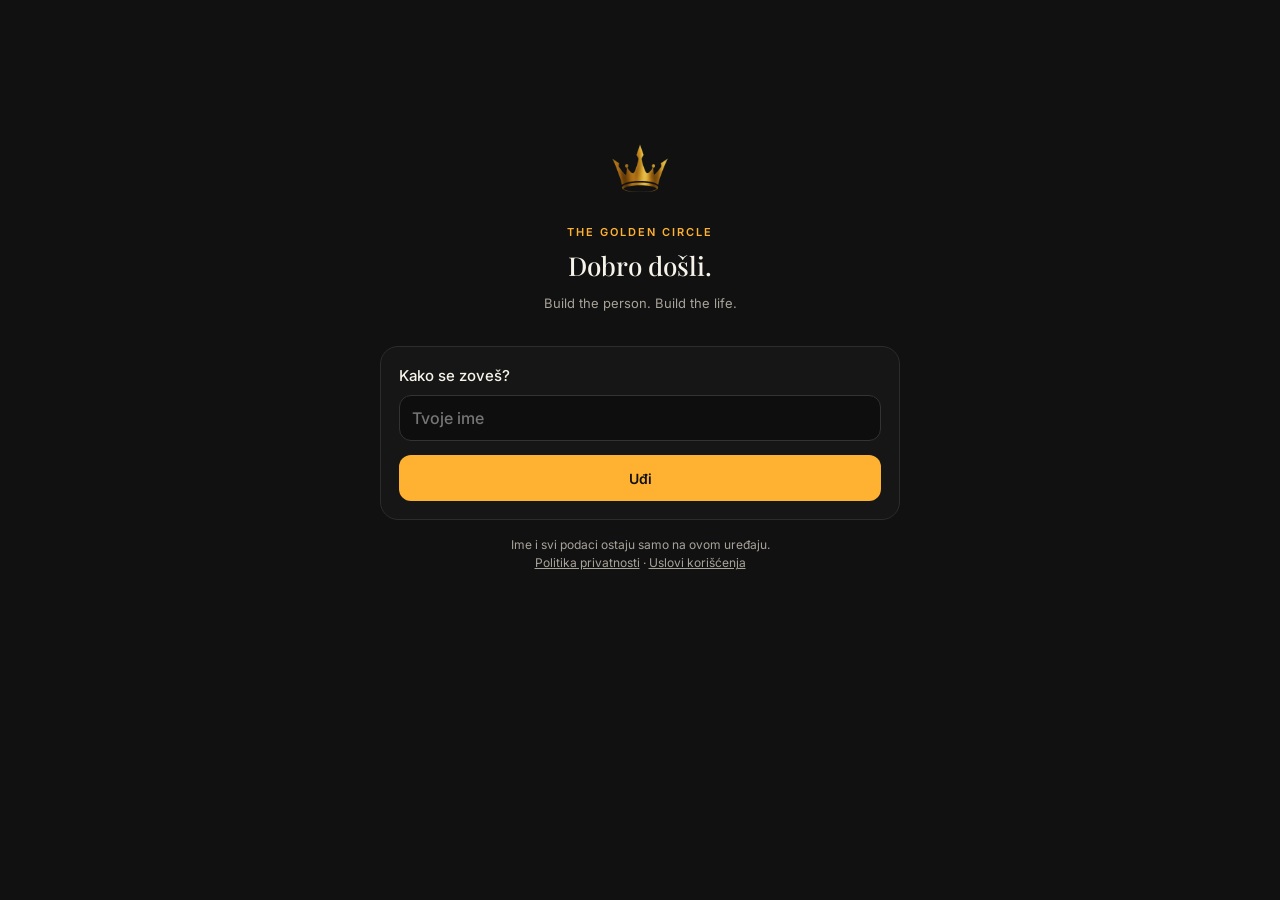
==== index.html @ 7726f354 "Verzija u linkovima za app.js i styles.css, da telefon ne koristi staru kopiju Co-Authored-By: Claud" ====
<!DOCTYPE html>
<html lang="sr" data-theme="dark">
<head>
<meta charset="utf-8">
<meta name="viewport" content="width=device-width, initial-scale=1, viewport-fit=cover">
<meta name="theme-color" content="#111111">
<meta name="apple-mobile-web-app-capable" content="yes">
<meta name="apple-mobile-web-app-status-bar-style" content="black-translucent">
<meta name="apple-mobile-web-app-title" content="Golden Circle">
<title>The Golden Circle</title>
<link rel="icon" href="crown.png">
<link rel="apple-touch-icon" href="crown.png">
<link rel="manifest" href="manifest.webmanifest">
<link rel="preconnect" href="https://fonts.googleapis.com">
<link href="https://fonts.googleapis.com/css2?family=Inter:wght@400;500;600&family=Playfair+Display:wght@500;600&display=swap" rel="stylesheet">
<link rel="stylesheet" href="styles.css?v=20261120a">
<script>try{var t=JSON.parse(localStorage.getItem('gc:v1')||'{}').theme;if(t==='light')document.documentElement.dataset.theme='light'}catch(e){}</script>
</head>
<body>
<main id="view" tabindex="-1"></main>

<nav class="tabbar" aria-label="Glavna navigacija">
  <a href="#pocetna" data-tab="pocetna"><svg aria-hidden="true" viewBox="0 0 24 24"><path d="M3 11l9-7 9 7v9a1 1 0 0 1-1 1h-5v-6h-6v6H4a1 1 0 0 1-1-1z"/></svg>Početna</a>
  <a href="#disciplina" data-tab="disciplina"><svg aria-hidden="true" viewBox="0 0 24 24"><circle cx="12" cy="12" r="9"/><path d="M8 12l3 3 5-6"/></svg>Disciplina</a>
  <a href="#trading" data-tab="trading"><svg aria-hidden="true" viewBox="0 0 24 24"><path d="M4 19V5M4 19h16M8 15l4-4 3 3 5-6"/></svg>Trading</a>
  <a href="#biznis" data-tab="biznis"><svg aria-hidden="true" viewBox="0 0 24 24"><rect x="3" y="7" width="18" height="13" rx="2"/><path d="M9 7V5h6v2"/></svg>Biznis</a>
  <a href="#krug" data-tab="krug"><svg aria-hidden="true" viewBox="0 0 24 24"><circle cx="12" cy="12" r="9"/><circle cx="12" cy="12" r="4"/></svg>Krug</a>
</nav>

<div id="toast" role="status" aria-live="polite"></div>
<script src="app.js?v=20261120a"></script>
</body>
</html>
---- styles.css ----
/* The Golden Circle app. Brand: crna #111111, zlatna #FFB132, krem #F7F3EA. Playfair Display + Inter. */
:root{
  --bg:#111111;--ink:#F7F3EA;--muted:#A8A39A;--faint:#8E8A82;--card:#161616;--line:#2C2C2C;--field:#0E0E0E;--fieldLine:#333333;
  --bar:#0B0B0B;--barLine:#242424;--hi:#1A1712;--gold:#FFB132;--goldText:#FFB132;
  --inv:#F7F3EA;--invInk:#111111;--invMuted:#6B5A3A;--invTrack:#E4DCCB;--track:#2C2C2C;
  --ok:#FFB132;--bad:#E8806A;
  color-scheme:dark;
}
[data-theme=light]{
  --bg:#F7F3EA;--ink:#111111;--muted:#5E584E;--faint:#6E675C;--card:#FFFFFF;--line:#E4DCCB;--field:#FFFFFF;--fieldLine:#D9D0BD;
  --bar:#FFFFFF;--barLine:#E4DCCB;--hi:#FFF6E6;--goldText:#8A5A00;
  --inv:#111111;--invInk:#F7F3EA;--invMuted:#C9B48A;--invTrack:#3A3A3A;--track:#E4DCCB;
  --bad:#B23B1E;
  color-scheme:light;
}
*{box-sizing:border-box;min-width:0}
html{margin:0;background:var(--bar);touch-action:manipulation}
html.nobar{background:var(--bg)}
body{margin:0;background:var(--bg);color:var(--ink);touch-action:manipulation;min-height:100vh;min-height:100dvh}
button,a,input,textarea,label{touch-action:manipulation}
body{font:15px/1.5 Inter,system-ui,sans-serif;-webkit-font-smoothing:antialiased;-webkit-tap-highlight-color:transparent;overflow-x:clip}
#view{max-width:560px;margin:0 auto;padding:calc(18px + env(safe-area-inset-top)) 20px calc(110px + env(safe-area-inset-bottom));display:flex;flex-direction:column;gap:16px;outline:none}
a{color:inherit}
button,input,textarea{font:inherit;color:inherit}
:focus-visible{outline:2px solid var(--gold);outline-offset:2px}

.top{display:flex;align-items:center;justify-content:space-between;min-height:40px}
.top img{width:32px;height:32px;object-fit:contain}
.brand{display:flex;align-items:center;gap:10px;font-size:11px;letter-spacing:.2em;font-weight:600;color:var(--goldText);text-decoration:none}
.eyebrow{white-space:nowrap;font-size:11px;letter-spacing:.18em;font-weight:600;color:var(--muted)}
.round{width:40px;height:40px;border-radius:50%;border:1px solid var(--line);background:var(--card);display:grid;place-items:center;text-decoration:none;font-weight:600;cursor:pointer}
.round svg{width:18px;height:18px;fill:none;stroke:currentColor;stroke-width:1.8}
.round.gold{border-color:var(--gold);color:var(--goldText);background:transparent;font-size:20px;font-weight:500}

h1{font:500 30px/1.15 'Playfair Display',Georgia,serif;margin:0}
.serif{font-family:'Playfair Display',Georgia,serif}
.sub{color:var(--muted);font-size:13px;margin:4px 0 0}
.date{font-size:12px;letter-spacing:.08em;color:var(--muted);text-transform:uppercase}

.card{border:1px solid var(--line);border-radius:18px;background:var(--card);padding:18px;display:flex;flex-direction:column;gap:14px}
.card.inv{background:var(--inv);color:var(--invInk);border-color:var(--inv)}
.card.inv .eyebrow,.card.inv .muted{color:var(--invMuted)}
.card.hi{border-color:var(--gold);background:var(--hi)}
.row{display:flex;justify-content:space-between;align-items:center;gap:6px 10px;flex-wrap:wrap}
.muted{color:var(--muted)}
.gold{color:var(--goldText)}
.big{font:500 34px/1.1 'Playfair Display',Georgia,serif}
.quote{font:500 21px/1.3 'Playfair Display',Georgia,serif;margin:0}
.track{height:6px;border-radius:3px;background:var(--track);overflow:hidden}
.card.inv .track{background:var(--invTrack)}
.track>i{display:block;height:100%;background:var(--gold);border-radius:3px;transition:width .3s}
.card.inv .track>i{background:var(--invInk)}
.stats{display:grid;grid-template-columns:repeat(3,minmax(0,1fr));gap:10px}
.stat{display:flex;flex-direction:column;gap:2px}
.stat span{font-size:11px;color:var(--muted)}
.stat b{font-size:16px;font-weight:600;white-space:nowrap}
.tiles{display:grid;grid-template-columns:repeat(2,minmax(0,1fr));gap:12px}
.tile{border:1px solid var(--line);border-radius:16px;background:var(--card);padding:16px;display:flex;flex-direction:column;gap:6px;text-decoration:none}
.tile b{font:500 18px 'Playfair Display',Georgia,serif}
.tile span{font-size:12px;color:var(--muted)}
.link{font-size:13px;font-weight:600;color:var(--goldText);text-decoration:none;align-self:flex-start;background:none;border:0;padding:0;cursor:pointer}
.card.inv .link{color:var(--invInk);border-bottom:1px solid var(--invInk);padding-bottom:2px}
.dot{width:8px;height:8px;border-radius:50%;background:var(--gold);display:inline-block}
.pill{display:inline-flex;align-items:center;gap:6px;font-size:12px}

.btn{min-height:46px;border-radius:12px;border:0;background:var(--gold);color:#111111;font-weight:600;font-size:14px;cursor:pointer;padding:0 16px;display:flex;align-items:center;justify-content:center;text-decoration:none}
.btn.ghost{background:transparent;border:1px solid var(--gold);color:var(--goldText)}
.card.inv .btn{background:var(--invInk);color:var(--inv)}
.stepper{display:flex;align-items:center;gap:8px}
.stepper button{width:36px;height:36px;border-radius:50%;border:1px solid var(--line);background:transparent;cursor:pointer;font-size:18px;line-height:1}

/* zadaci */
.task{display:flex;align-items:center;gap:14px;border:1px solid var(--line);border-radius:14px;padding:12px 14px;background:var(--card);min-height:58px}
.task.next{border-color:var(--gold);background:var(--hi)}
.chk{width:26px;height:26px;flex:none;border-radius:8px;border:1.5px solid var(--faint);background:transparent;display:grid;place-items:center;cursor:pointer;padding:0}
.chk svg{width:16px;height:16px;fill:none;stroke:#111111;stroke-width:2.4;opacity:0}
.task.done .chk{background:var(--gold);border-color:var(--gold)}
.task.done .chk svg{opacity:1}
.task .t{display:flex;flex-direction:column;gap:1px;flex:1}
.task .t b{font-weight:500;font-size:14px}
.task.done .t b{text-decoration:line-through;color:var(--faint)}
.task .t small{font-size:11px;color:var(--muted)}
.task.next .t small{color:var(--goldText)}
.task.skip{opacity:.55}
.add{display:flex;gap:8px}
.field{min-height:46px;border-radius:12px;border:1px solid var(--fieldLine);background:var(--field);padding:0 12px;font-size:16px;width:100%}
textarea.field{padding:10px 12px;min-height:64px;resize:vertical;line-height:1.4}
.card.inv .field{background:transparent;border-color:var(--invTrack);color:var(--invInk)}
label.q{display:flex;flex-direction:column;gap:6px;font:500 16px/1.3 'Playfair Display',Georgia,serif}
.empty{font-size:13px;color:var(--muted);margin:0}

/* kalkulator */
.inputs{display:grid;grid-template-columns:repeat(3,minmax(0,1fr));gap:10px}
.inputs label{display:flex;flex-direction:column;gap:6px;font-size:11px;color:var(--muted)}
.result{display:flex;justify-content:space-between;align-items:flex-end;border-top:1px solid var(--line);padding-top:14px;gap:10px}
.result .r{display:flex;flex-direction:column;align-items:flex-end;gap:2px;font-size:12px;text-align:right}
.sessions{display:grid;grid-template-columns:repeat(2,minmax(0,1fr));gap:10px}
.sess{border:1px solid var(--line);border-radius:14px;padding:14px;background:var(--card);display:flex;flex-direction:column;gap:3px}
.sess.on{border-color:var(--gold);background:var(--hi)}
.sess span{font-size:11px;color:var(--muted)}
.sess b{font-size:16px;font-weight:600;white-space:nowrap}
.sess small{font-size:11px;color:var(--faint)}
.sess.on small{color:var(--goldText)}
.warn{font-size:13px;color:var(--bad);margin:0}

/* proizvodi, liste */
.list{display:flex;flex-direction:column;gap:10px}
.item{display:flex;justify-content:space-between;align-items:center;gap:12px;border:1px solid var(--line);border-radius:14px;padding:14px 16px;background:var(--card);text-decoration:none;min-height:60px}
.item .t{display:flex;flex-direction:column;gap:2px}
.item .t b{font-weight:500;font-size:14px}
.item .t small{font-size:11px;color:var(--muted)}
.item .p{font-weight:600;color:var(--goldText);white-space:nowrap}
.item.dashed{border-style:dashed;background:transparent}
.tag{font-size:11px;letter-spacing:.06em;color:var(--goldText);border:1px solid var(--gold);border-radius:10px;padding:3px 8px;white-space:nowrap}
.chev{width:20px;height:20px;fill:none;stroke:var(--goldText);stroke-width:1.6;flex:none}
.path{display:grid;grid-template-columns:repeat(5,minmax(0,1fr));gap:4px;text-align:center}
.path div{display:flex;flex-direction:column;align-items:center;gap:6px}
.path i{width:30px;height:30px;border-radius:50%;border:1px solid var(--gold);color:var(--goldText);font:600 12px/28px Inter;font-style:normal}
.path span{font-size:9px;letter-spacing:.08em}
.hero{display:flex;flex-direction:column;align-items:center;gap:10px;text-align:center;padding:8px 0}
.hero img{width:64px;height:64px;object-fit:contain}
.hero h1{font-size:26px}

/* meni */
.seg{display:grid;grid-template-columns:repeat(2,minmax(0,1fr));gap:6px;padding:4px;border-radius:12px;background:var(--bar);border:1px solid var(--line)}
.seg button{min-height:44px;border-radius:9px;border:0;background:transparent;color:var(--muted);font-weight:600;cursor:pointer;display:flex;align-items:center;justify-content:center;gap:8px}
.seg button svg{width:16px;height:16px;fill:none;stroke:currentColor;stroke-width:1.8}
.seg button[aria-pressed=true]{background:var(--ink);color:var(--bg)}
.menu{border:1px solid var(--line);border-radius:16px;background:var(--card);display:flex;flex-direction:column;overflow:hidden}
.menu a{min-height:56px;padding:0 16px;display:flex;align-items:center;justify-content:space-between;text-decoration:none;font-size:14px}
.menu a+a{border-top:1px solid var(--line)}
.foot{display:flex;flex-direction:column;align-items:center;gap:4px;padding:18px 0 0;font-size:11px;color:var(--muted)}

/* tabbar */
.tabbar{position:fixed;left:0;right:0;bottom:0;z-index:10;background:var(--bar);border-top:1px solid var(--barLine);display:grid;grid-template-columns:repeat(5,minmax(0,1fr));padding:8px 0 calc(8px + env(safe-area-inset-bottom))}
.tabbar a{display:flex;flex-direction:column;align-items:center;gap:4px;font-size:10px;color:var(--faint);text-decoration:none;min-height:48px;justify-content:center}
.tabbar svg{width:22px;height:22px;fill:none;stroke:currentColor;stroke-width:1.6}
.tabbar a[aria-current=page]{color:var(--goldText)}
body.menu-open .tabbar,body.embed-open .tabbar{display:none}
/* iOS: popuni prostor ispod trake da ne ostane prazan pojas */
.tabbar::after{content:"";position:absolute;left:0;right:0;top:100%;height:300px;background:var(--bar)}

#toast{position:fixed;left:50%;bottom:calc(96px + env(safe-area-inset-bottom));transform:translateX(-50%);background:var(--ink);color:var(--bg);padding:10px 16px;border-radius:12px;font-size:13px;opacity:0;pointer-events:none;transition:opacity .2s;z-index:20;max-width:90vw}
#toast.on{opacity:1}
@media (prefers-reduced-motion:reduce){*{transition:none!important}}

.offer-card{text-decoration:none;color:inherit}
.offer-card li::marker,.card li::marker{color:var(--gold)}

/* ugrađeni alati (dnevnik) */
body.embed-open #view{max-width:none;padding:0;gap:0;height:100dvh;display:flex;flex-direction:column}
.embed-top{display:flex;align-items:center;justify-content:space-between;padding:calc(10px + env(safe-area-inset-top)) 16px 10px;border-bottom:1px solid var(--line);background:var(--bg)}
.embed{flex:1;width:100%;border:0;display:block;background:var(--bg)}

.del{width:40px;height:40px;flex:none;border:0;background:transparent;color:var(--faint);display:grid;place-items:center;cursor:pointer;border-radius:10px;margin-right:-8px}
.del svg{width:16px;height:16px;fill:none;stroke:currentColor;stroke-width:1.8}
.del:hover{color:var(--bad)}
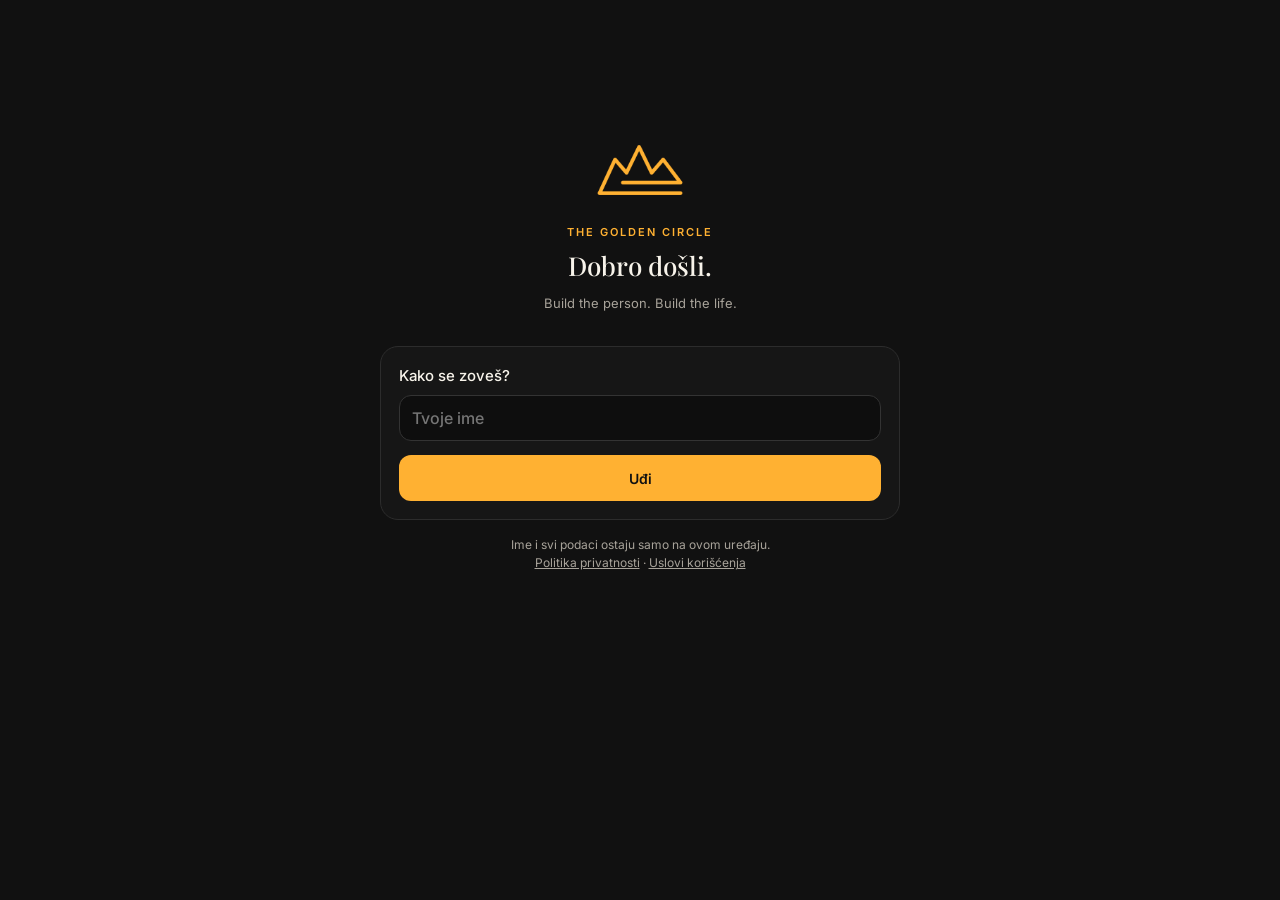
==== commit 98e10464: "Vesti dana: XAU/USD i EUR/USD, jutarnji pregled na srpskom Co-Authored-By: Claude Opus 5.5 <noreply@" ====
--- a/index.html
+++ b/index.html
@@ -8,12 +8,30 @@
 <meta name="apple-mobile-web-app-status-bar-style" content="black-translucent">
 <meta name="apple-mobile-web-app-title" content="Golden Circle">
 <title>The Golden Circle</title>
-<link rel="icon" href="crown.png">
-<link rel="apple-touch-icon" href="crown.png">
+<meta name="description" content="Disciplina, trading i biznis na jednom mestu. Dnevni zadaci, kalkulator rizika, trading sesije i dnevnik.">
+<meta property="og:type" content="website">
+<meta property="og:site_name" content="The Golden Circle">
+<meta property="og:title" content="The Golden Circle">
+<meta property="og:description" content="Disciplina, trading i biznis na jednom mestu. Dnevni zadaci, kalkulator rizika, trading sesije i dnevnik.">
+<meta property="og:url" content="https://daliborsuvajcevic.github.io/GoldenCircle/">
+<meta property="og:image" content="https://daliborsuvajcevic.github.io/GoldenCircle/og.jpg">
+<meta property="og:image:width" content="1200">
+<meta property="og:image:height" content="630">
+<meta property="og:image:alt" content="The Golden Circle: Disciplina. Trading. Biznis.">
+<meta property="og:locale" content="sr_RS">
+<meta name="twitter:card" content="summary_large_image">
+<meta name="twitter:title" content="The Golden Circle">
+<meta name="twitter:description" content="Disciplina, trading i biznis na jednom mestu.">
+<meta name="twitter:image" content="https://daliborsuvajcevic.github.io/GoldenCircle/og.jpg">
+<link rel="canonical" href="https://daliborsuvajcevic.github.io/GoldenCircle/">
+<link rel="icon" href="favicon.ico" sizes="any">
+<link rel="icon" type="image/png" sizes="32x32" href="icons/favicon-32.png">
+<link rel="icon" type="image/png" sizes="16x16" href="icons/favicon-16.png">
+<link rel="apple-touch-icon" sizes="180x180" href="icons/apple-touch-icon.png">
 <link rel="manifest" href="manifest.webmanifest">
 <link rel="preconnect" href="https://fonts.googleapis.com">
 <link href="https://fonts.googleapis.com/css2?family=Inter:wght@400;500;600&family=Playfair+Display:wght@500;600&display=swap" rel="stylesheet">
-<link rel="stylesheet" href="styles.css?v=20261120a">
+<link rel="stylesheet" href="styles.css?v=20261124a">
 <script>try{var t=JSON.parse(localStorage.getItem('gc:v1')||'{}').theme;if(t==='light')document.documentElement.dataset.theme='light'}catch(e){}</script>
 </head>
 <body>
@@ -28,6 +46,6 @@
 </nav>
 
 <div id="toast" role="status" aria-live="polite"></div>
-<script src="app.js?v=20261120a"></script>
+<script src="app.js?v=20261124a"></script>
 </body>
 </html>
--- a/styles.css
+++ b/styles.css
@@ -155,3 +155,22 @@
 .del{width:40px;height:40px;flex:none;border:0;background:transparent;color:var(--faint);display:grid;place-items:center;cursor:pointer;border-radius:10px;margin-right:-8px}
 .del svg{width:16px;height:16px;fill:none;stroke:currentColor;stroke-width:1.8}
 .del:hover{color:var(--bad)}
+
+/* alati: padajući meni u Trading zaglavlju */
+.top-act{display:flex;align-items:center;gap:8px}
+.tools-btn{padding:0;color:var(--goldText)}
+.tools-btn svg{stroke-width:1.6}
+.tools-btn.on{background:var(--gold);color:#111111}
+.tools-bg{position:fixed;inset:0;z-index:20;background:rgba(0,0,0,.6)}
+.tools-panel{position:fixed;z-index:21;top:calc(66px + env(safe-area-inset-top));right:max(20px,calc((100vw - 560px)/2 + 20px));width:min(360px,calc(100vw - 40px));max-height:calc(100dvh - 160px);overflow-y:auto;border:1px solid var(--gold);border-radius:18px;background:var(--card);padding:14px 16px;display:flex;flex-direction:column;gap:2px}
+.tools-x{width:32px;height:32px;border:0;background:none;color:var(--muted);display:grid;place-items:center;cursor:pointer;border-radius:50%}
+.tools-x svg{width:18px;height:18px;fill:none;stroke:currentColor;stroke-width:1.8}
+.tool{display:flex;align-items:center;justify-content:space-between;gap:10px;padding:11px 0;border-top:1px solid var(--line)}
+.tool .t{display:flex;flex-direction:column;gap:2px}
+.tool .t b{font-weight:500;font-size:14px;display:flex;align-items:center;flex-wrap:wrap;gap:6px}
+.tool .t small{font-size:11px;color:var(--muted)}
+.ptag{font-size:10px;letter-spacing:.06em;font-weight:500;color:var(--goldText);border:1px solid var(--gold);border-radius:8px;padding:1px 6px}
+.tl{display:flex;gap:6px;flex:none}
+.tl a{min-width:40px;height:36px;padding:0 10px;border:1px solid var(--gold);border-radius:10px;display:flex;align-items:center;justify-content:center;gap:5px;color:var(--goldText);text-decoration:none;font-size:12px;font-weight:600}
+.tl a svg{width:15px;height:15px;fill:none;stroke:currentColor;stroke-width:1.8}
+.tools-note{font-size:11px;margin:8px 0 0}
